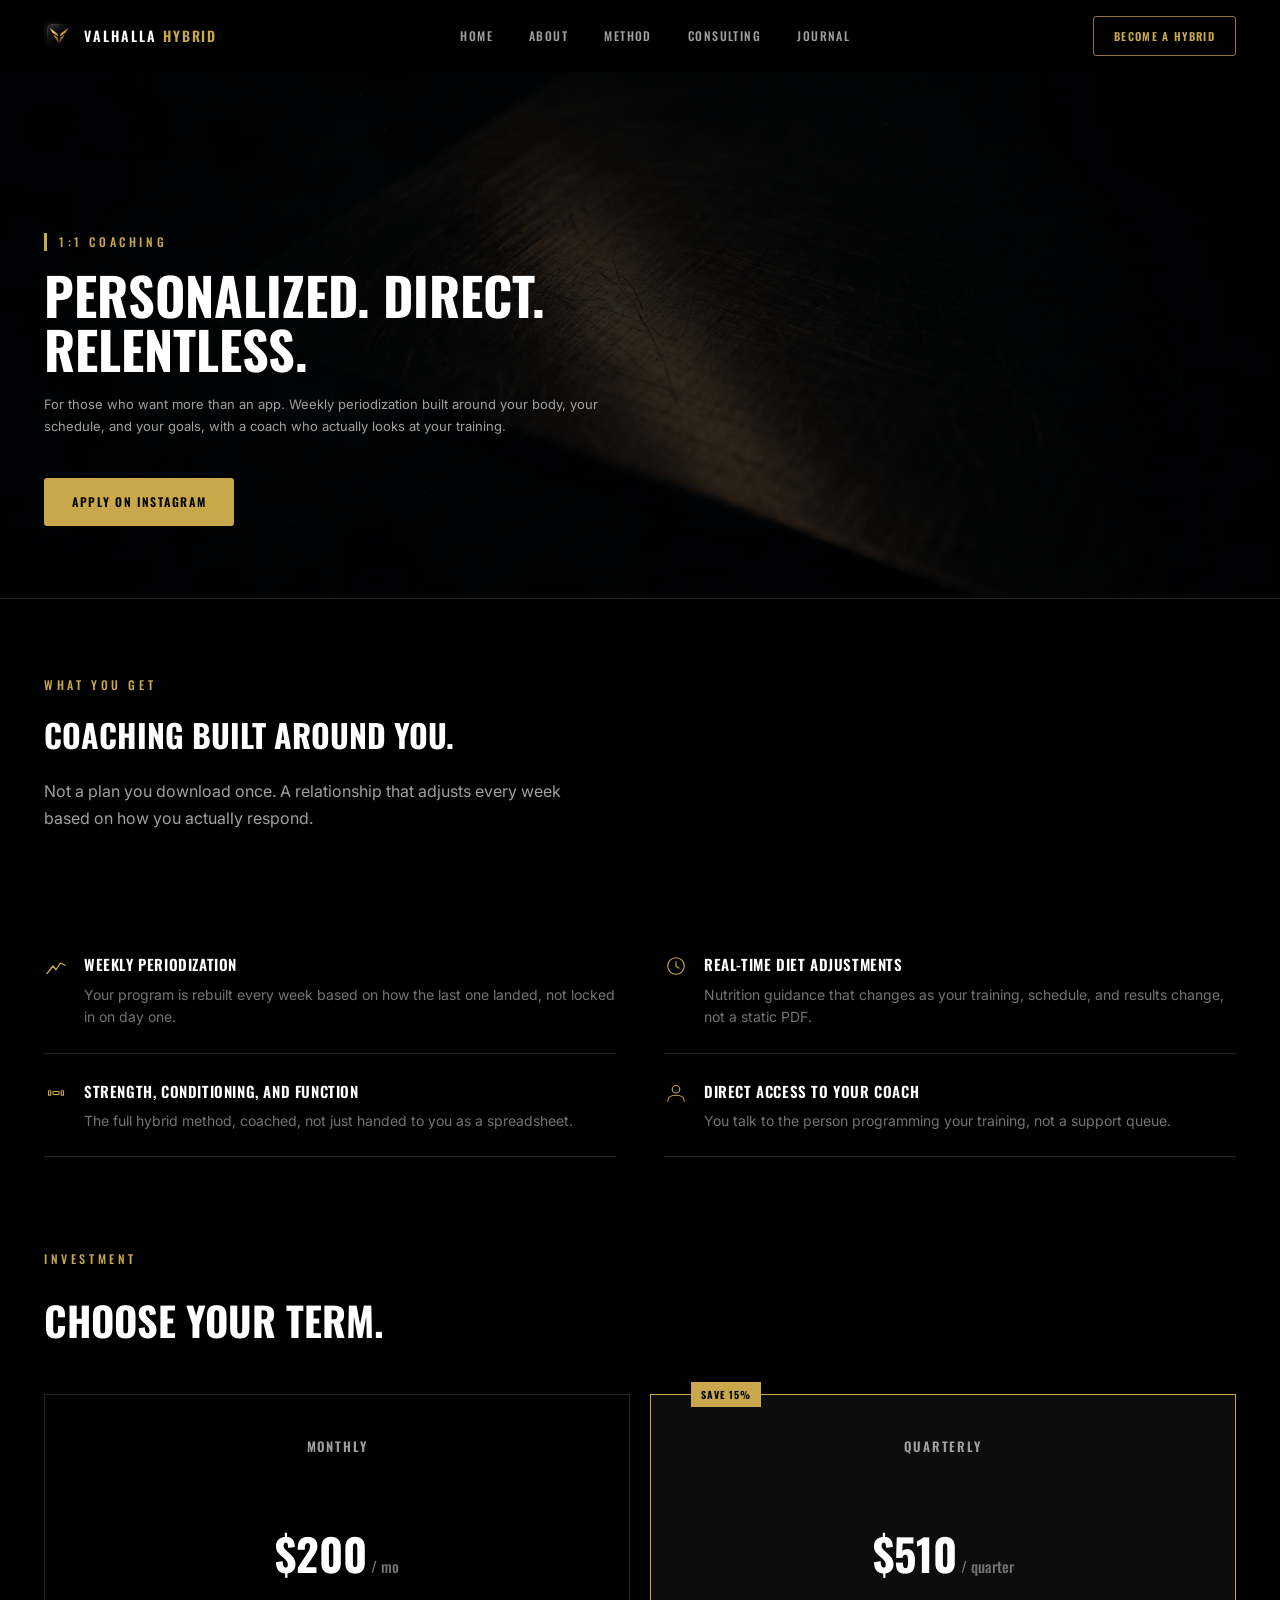
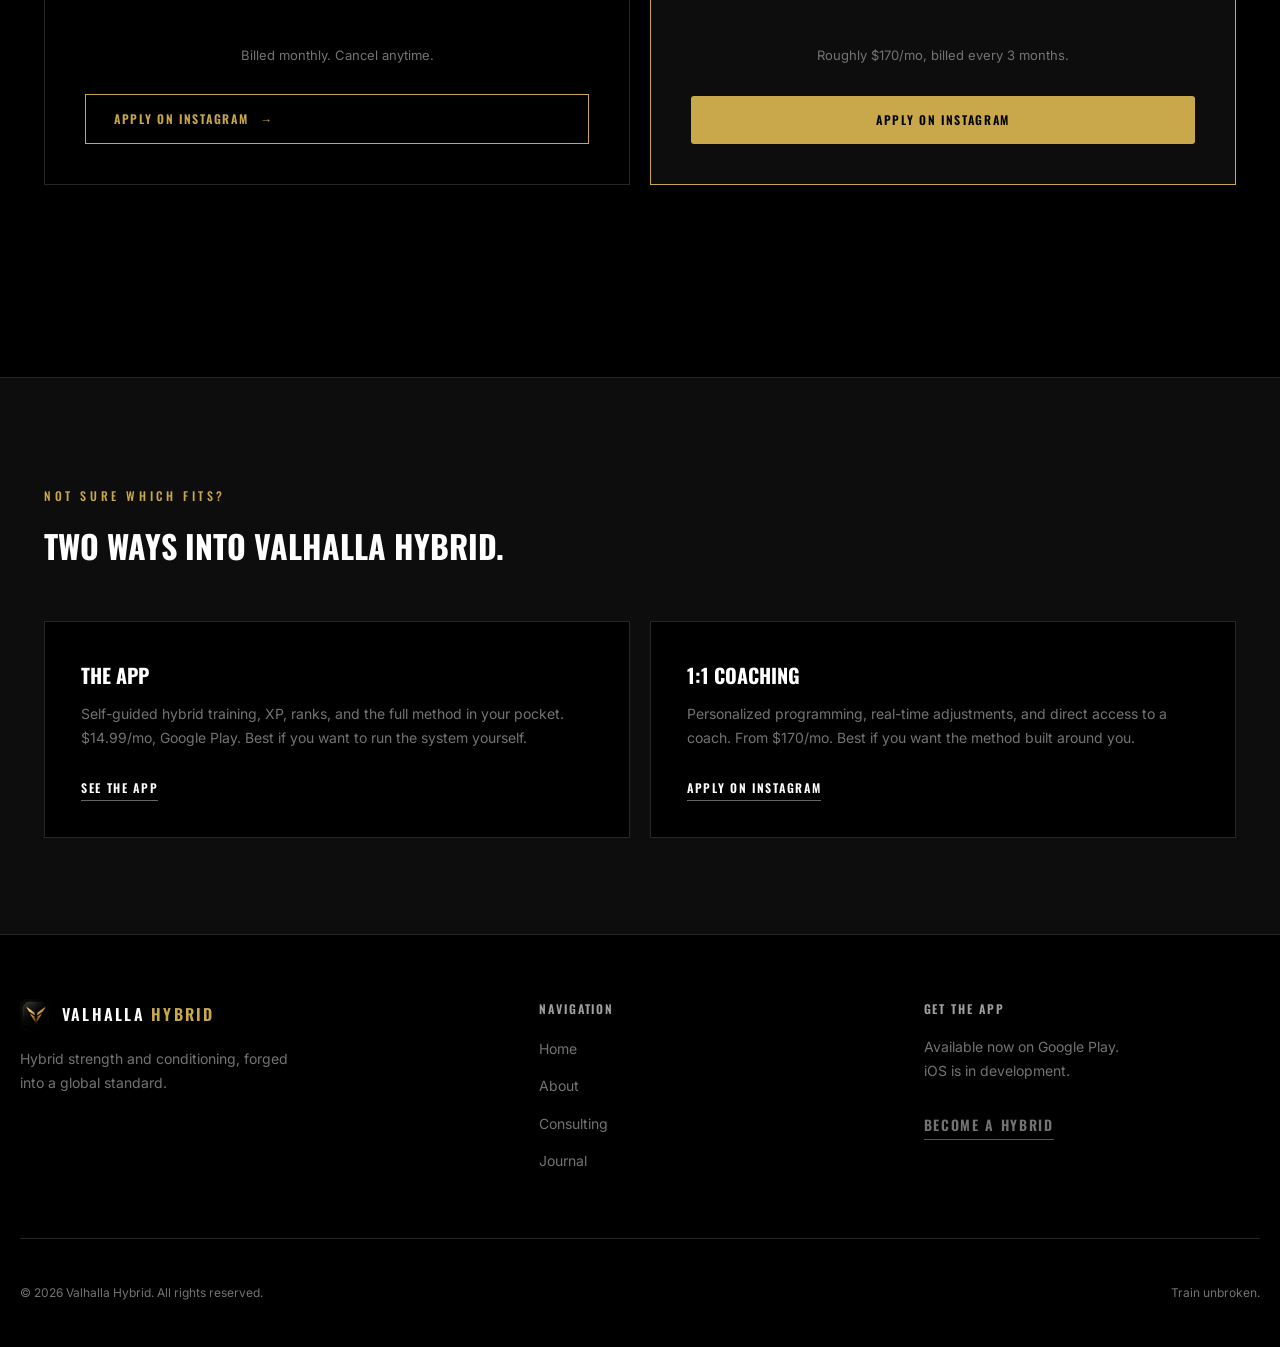
==== consulting.html @ feeea873 "Add Consulting page, Consulting nav link site-wide, and the real 5 pillars (Bravery/Discipline/Honor" ====
<!DOCTYPE html>
<html lang="en">
<head>
  <meta charset="UTF-8" />
  <meta name="viewport" content="width=device-width, initial-scale=1" />
  <title>1:1 Hybrid Coaching | Valhalla Hybrid</title>
  <meta name="description" content="Personalized hybrid coaching: weekly periodization, real-time diet adjustments, and direct access to your coach. $200/mo or $510/quarter." />
  <meta name="theme-color" content="#000000" />
  <link rel="icon" href="favicon.ico" />
  <link rel="apple-touch-icon" href="apple-touch-icon.png" />
  <meta property="og:title" content="1:1 Hybrid Coaching | Valhalla Hybrid" />
  <meta property="og:description" content="Personalized hybrid coaching: weekly periodization, real-time diet adjustments, and direct access to your coach." />
  <meta property="og:type" content="website" />
  <meta property="og:image" content="assets/head/og-cover.jpg" />
  <meta name="twitter:card" content="summary_large_image" />
  <meta name="twitter:image" content="assets/head/og-cover.jpg" />
  <link rel="preconnect" href="https://fonts.googleapis.com" />
  <link rel="preconnect" href="https://fonts.gstatic.com" crossorigin />
  <link href="https://fonts.googleapis.com/css2?family=Oswald:wght@400;500;600;700&family=Inter:wght@300;400;500;600;700&display=swap" rel="stylesheet" />
  <link rel="stylesheet" href="styles.css" />
</head>
<body>
  <header class="nav scrolled" id="nav">
    <div class="container nav-inner">
      <a href="index.html" class="nav-brand">
        <img src="assets/brand/logo-mark.webp" alt="" />
        <span>VALHALLA <span style="color: var(--gold)">HYBRID</span></span>
      </a>
      <ul class="nav-links">
        <li><a href="index.html#top">Home</a></li>
        <li><a href="index.html#about">About</a></li>
        <li><a href="index.html#method">Method</a></li>
        <li><a href="consulting.html">Consulting</a></li>
        <li><a href="journal.html">Journal</a></li>
      </ul>
      <a href="join.html" class="btn-nav">Become A Hybrid</a>
    </div>
  </header>

  <main>
    <section class="article-hero">
      <img class="bg-texture" src="assets/textures/texture-metal.webp" alt="" />
      <div class="container">
        <p class="eyebrow eyebrow-rule">1:1 Coaching</p>
        <h1>Personalized. Direct. Relentless.</h1>
        <p class="article-meta" style="max-width: 560px; margin-top: 16px; color: var(--mist)">
          For those who want more than an app. Weekly periodization built around your body, your
          schedule, and your goals, with a coach who actually looks at your training.
        </p>
        <a href="https://instagram.com/ruibueno12" target="_blank" rel="noopener" class="btn-gold" style="margin-top: 28px; display: inline-block">
          Apply On Instagram
        </a>
      </div>
    </section>

    <section class="article-body" style="padding-bottom: 0">
      <div class="container">
        <p class="eyebrow" style="margin-bottom: 12px">What You Get</p>
        <h2 style="font-family: var(--font-display); font-size: 32px; font-weight: 700; text-transform: uppercase; margin: 0 0 8px">
          Coaching built around you.
        </h2>
        <p style="color: var(--mist); max-width: 560px">
          Not a plan you download once. A relationship that adjusts every week based on how you
          actually respond.
        </p>

        <div class="included-grid">
          <div class="included-item">
            <svg viewBox="0 0 256 256" fill="none" stroke-width="14"><path d="M32 208 96 128l32 40 48-72 48 24" stroke-linecap="round" stroke-linejoin="round"/></svg>
            <div>
              <h3>Weekly Periodization</h3>
              <p>Your program is rebuilt every week based on how the last one landed, not locked in on day one.</p>
            </div>
          </div>
          <div class="included-item">
            <svg viewBox="0 0 256 256" fill="none" stroke-width="12"><circle cx="128" cy="128" r="88"/><path d="M128 80v48l32 24" stroke-linecap="round" stroke-linejoin="round"/></svg>
            <div>
              <h3>Real-Time Diet Adjustments</h3>
              <p>Nutrition guidance that changes as your training, schedule, and results change, not a static PDF.</p>
            </div>
          </div>
          <div class="included-item">
            <svg viewBox="0 0 256 256" fill="none" stroke-width="12"><rect x="96" y="112" width="64" height="32" rx="4"/><rect x="48" y="104" width="24" height="48" rx="4"/><rect x="184" y="104" width="24" height="48" rx="4"/></svg>
            <div>
              <h3>Strength, Conditioning, and Function</h3>
              <p>The full hybrid method, coached, not just handed to you as a spreadsheet.</p>
            </div>
          </div>
          <div class="included-item">
            <svg viewBox="0 0 256 256" fill="none" stroke-width="12"><path d="M40 216c0-44 40-64 88-64s88 20 88 64" stroke-linecap="round"/><circle cx="128" cy="88" r="40"/></svg>
            <div>
              <h3>Direct Access To Your Coach</h3>
              <p>You talk to the person programming your training, not a support queue.</p>
            </div>
          </div>
        </div>
      </div>
    </section>

    <section class="method" style="padding-top: 0; border-top: none; background: var(--black)">
      <div class="container">
        <p class="eyebrow" style="text-align: left">Investment</p>
        <h2 style="text-align: left; margin-bottom: 40px">Choose your term.</h2>

        <div class="pricing-grid">
          <div class="price-card">
            <h3>Monthly</h3>
            <p class="amount">$200<span> / mo</span></p>
            <p class="note">Billed monthly. Cancel anytime.</p>
            <a href="https://instagram.com/ruibueno12" target="_blank" rel="noopener" class="btn-framed">Apply On Instagram <span aria-hidden="true">&rarr;</span></a>
          </div>
          <div class="price-card featured">
            <span class="badge">Save 15%</span>
            <h3>Quarterly</h3>
            <p class="amount">$510<span> / quarter</span></p>
            <p class="note">Roughly $170/mo, billed every 3 months.</p>
            <a href="https://instagram.com/ruibueno12" target="_blank" rel="noopener" class="btn-gold" style="text-align: center">Apply On Instagram</a>
          </div>
        </div>
      </div>
    </section>

    <section class="compare-section">
      <div class="container">
        <p class="eyebrow">Not Sure Which Fits?</p>
        <h2 style="font-family: var(--font-display); font-size: 32px; font-weight: 700; text-transform: uppercase; margin: 8px 0 0">
          Two ways into Valhalla Hybrid.
        </h2>

        <div class="compare-grid">
          <div class="compare-card">
            <h3>The App</h3>
            <p>
              Self-guided hybrid training, XP, ranks, and the full method in your pocket. $14.99/mo,
              Google Play. Best if you want to run the system yourself.
            </p>
            <a href="join.html" class="link-underline"><span>See The App</span></a>
          </div>
          <div class="compare-card">
            <h3>1:1 Coaching</h3>
            <p>
              Personalized programming, real-time adjustments, and direct access to a coach. From
              $170/mo. Best if you want the method built around you.
            </p>
            <a href="https://instagram.com/ruibueno12" target="_blank" rel="noopener" class="link-underline"><span>Apply On Instagram</span></a>
          </div>
        </div>
      </div>
    </section>
  </main>

  <footer class="site-footer">
    <div class="container footer-grid">
      <div>
        <a href="index.html#top" class="footer-brand">
          <img src="assets/brand/logo-mark.webp" alt="" />
          <span>VALHALLA <span style="color: var(--gold)">HYBRID</span></span>
        </a>
        <p class="footer-tagline">Hybrid strength and conditioning, forged into a global standard.</p>
      </div>
      <div class="footer-col">
        <h3>Navigation</h3>
        <ul>
          <li><a href="index.html#top">Home</a></li>
          <li><a href="index.html#about">About</a></li>
          <li><a href="consulting.html">Consulting</a></li>
          <li><a href="journal.html">Journal</a></li>
        </ul>
      </div>
      <div class="footer-col">
        <h3>Get The App</h3>
        <p>Available now on Google Play. iOS is in development.</p>
        <a href="join.html" class="footer-link-underline"><span>Become A Hybrid</span></a>
      </div>
    </div>
    <div class="container footer-bottom">
      <p>&copy; <span id="year"></span> Valhalla Hybrid. All rights reserved.</p>
      <p>Train unbroken.</p>
    </div>
  </footer>

  <script>
    document.getElementById("year").textContent = new Date().getFullYear();
  </script>
</body>
</html>
---- styles.css ----
:root {
  --black: #000000;
  --ink: #0d0d0d;
  --surface: #171717;
  --surface-2: #262626;
  --gold: #c9a84c;
  --gold-dim: #9a7b30;
  --gold-bright: #e8c36a;
  --white: #ffffff;
  --mist: #a0a0a0;
  --mist-2: #737373;
  --font-display: "Oswald", "Arial Narrow", sans-serif;
  --font-body: "Inter", -apple-system, BlinkMacSystemFont, sans-serif;
}

* {
  box-sizing: border-box;
}

html {
  scroll-behavior: smooth;
}

body {
  margin: 0;
  background: var(--black);
  color: var(--white);
  font-family: var(--font-body);
  line-height: 1.7;
  -webkit-font-smoothing: antialiased;
}

img {
  max-width: 100%;
  display: block;
}

a {
  color: inherit;
  text-decoration: none;
}

.container {
  max-width: 1240px;
  margin: 0 auto;
  padding: 0 24px;
}

.eyebrow {
  font-family: var(--font-display);
  font-size: 12px;
  font-weight: 500;
  letter-spacing: 0.3em;
  text-transform: uppercase;
  color: var(--gold);
}

.reveal {
  animation: reveal-in 0.7s cubic-bezier(0.16, 1, 0.3, 1) both;
}

@keyframes reveal-in {
  from {
    opacity: 0;
    transform: translateY(14px);
  }
  to {
    opacity: 1;
    transform: translateY(0);
  }
}

@media (prefers-reduced-motion: reduce) {
  .reveal {
    animation: none;
  }
}

/* ── NAV ── */
.nav {
  position: fixed;
  inset: 0 0 auto 0;
  z-index: 50;
  background: linear-gradient(to bottom, rgba(0, 0, 0, 0.75), transparent);
  transition: background 0.3s ease;
}
.nav.scrolled {
  background: rgba(0, 0, 0, 0.92);
  backdrop-filter: blur(10px);
}
.nav-inner {
  display: flex;
  align-items: center;
  justify-content: space-between;
  height: 72px;
}
.nav-brand {
  display: flex;
  align-items: center;
  gap: 10px;
}
.nav-brand img {
  height: 30px;
  width: 30px;
}
.nav-brand span {
  font-family: var(--font-display);
  font-size: 14px;
  font-weight: 600;
  letter-spacing: 0.14em;
}
.nav-links {
  display: none;
  gap: 36px;
  list-style: none;
  margin: 0;
  padding: 0;
}
.nav-links a {
  font-family: var(--font-display);
  font-size: 12px;
  font-weight: 500;
  letter-spacing: 0.12em;
  text-transform: uppercase;
  color: var(--mist);
  transition: color 0.2s ease;
}
.nav-links a:hover {
  color: var(--white);
}
.btn-nav {
  border: 1px solid rgba(201, 168, 76, 0.7);
  border-radius: 3px;
  padding: 10px 20px;
  font-family: var(--font-display);
  font-size: 11px;
  font-weight: 600;
  letter-spacing: 0.12em;
  text-transform: uppercase;
  color: var(--gold);
  transition: 0.2s ease;
}
.btn-nav:hover {
  background: var(--gold);
  color: var(--black);
}
@media (min-width: 768px) {
  .nav-links {
    display: flex;
  }
}

/* ── HERO ── */
.hero {
  position: relative;
  min-height: 100dvh;
  display: flex;
  align-items: center;
  padding-top: 72px;
  overflow: hidden;
}
.hero-bg {
  position: absolute;
  inset: 0;
  width: 100%;
  height: 100%;
  object-fit: cover;
  object-position: center 32%;
}
.hero-scrim-1 {
  position: absolute;
  inset: 0;
  background: linear-gradient(to right, var(--black) 20%, rgba(0, 0, 0, 0.7) 55%, rgba(0, 0, 0, 0.1));
}
.hero-scrim-2 {
  position: absolute;
  inset: 0;
  background: linear-gradient(to top, var(--black), transparent 40%, rgba(0, 0, 0, 0.4));
}
.hero-mark {
  position: absolute;
  top: 112px;
  left: 24px;
  height: 60px;
  width: 60px;
  opacity: 0.9;
}
.hero-content {
  position: relative;
  max-width: 560px;
}
.hero-title {
  font-family: var(--font-display);
  font-weight: 700;
  text-transform: uppercase;
  font-size: 56px;
  line-height: 0.95;
  letter-spacing: -0.01em;
  margin: 16px 0;
}
.hero-title .gold {
  color: var(--gold);
}
.hero-sub {
  max-width: 460px;
  color: var(--mist);
  font-size: 15px;
  line-height: 1.7;
  margin-bottom: 28px;
}
.hero-ctas {
  display: flex;
  flex-wrap: wrap;
  align-items: center;
  gap: 24px;
}
.hero-cta-caption {
  margin: 10px 0 0;
  font-family: var(--font-display);
  font-size: 11px;
  font-weight: 500;
  letter-spacing: 0.14em;
  text-transform: uppercase;
  color: var(--mist-2);
}
.hero-stats {
  display: flex;
  align-items: flex-start;
  gap: 24px;
  margin-bottom: 28px;
}
.hero-stats .stat {
  display: flex;
  flex-direction: column;
  gap: 4px;
}
.hero-stats .num {
  font-family: var(--font-display);
  font-size: 20px;
  font-weight: 700;
  color: var(--white);
}
.hero-stats .label {
  font-family: var(--font-display);
  font-size: 10px;
  font-weight: 500;
  letter-spacing: 0.08em;
  text-transform: uppercase;
  color: var(--mist-2);
}
.hero-stats .divider {
  width: 1px;
  height: 34px;
  background: var(--surface-2);
}
.hero-footline {
  margin: 36px 0 0;
  padding-left: 20px;
  position: relative;
  font-family: var(--font-display);
  font-size: 11px;
  font-weight: 500;
  letter-spacing: 0.1em;
  text-transform: uppercase;
  color: var(--mist-2);
  line-height: 1.6;
}
.hero-footline .rule {
  position: absolute;
  left: 0;
  top: 4px;
  width: 12px;
  height: 1px;
  background: var(--mist-2);
}
.hero-side-list {
  display: none;
  position: absolute;
  right: 40px;
  top: 140px;
  list-style: none;
  margin: 0;
  padding: 0;
  text-align: right;
  gap: 6px;
  flex-direction: column;
}
.hero-side-list li {
  font-family: var(--font-display);
  font-size: 11px;
  font-weight: 500;
  letter-spacing: 0.12em;
  text-transform: uppercase;
  color: var(--mist);
}
.hero-built-different {
  display: none;
  position: absolute;
  right: 24px;
  bottom: 88px;
  margin: 0;
  font-family: var(--font-display);
  font-size: 10px;
  font-weight: 600;
  letter-spacing: 0.1em;
  text-transform: uppercase;
  color: var(--mist);
  text-align: right;
  line-height: 1.5;
  border-right: 1px solid var(--surface-2);
  padding-right: 12px;
}
.hero-strip {
  position: absolute;
}
@media (min-width: 1024px) {
  .hero-side-list,
  .hero-built-different {
    display: flex;
  }
  .hero-built-different {
    display: block;
  }
}
.btn-gold {
  background: var(--gold);
  color: var(--black);
  border-radius: 3px;
  padding: 14px 28px;
  font-family: var(--font-display);
  font-size: 12px;
  font-weight: 600;
  letter-spacing: 0.14em;
  text-transform: uppercase;
  transition: transform 0.2s ease;
  display: inline-block;
}
.btn-gold:hover {
  transform: translateY(-2px);
}
.link-underline {
  font-family: var(--font-display);
  font-size: 12px;
  font-weight: 600;
  letter-spacing: 0.14em;
  text-transform: uppercase;
}
.link-underline span {
  border-bottom: 1px solid rgba(255, 255, 255, 0.4);
  padding-bottom: 4px;
  transition: 0.2s ease;
}
.link-underline:hover span {
  border-color: var(--gold);
  color: var(--gold);
}
@media (min-width: 768px) {
  .hero-title {
    font-size: 72px;
  }
}

/* ── PILLARS ── */
.pillars {
  border-top: 1px solid var(--surface-2);
}
.pillars-grid {
  display: grid;
  grid-template-columns: repeat(2, 1fr);
  gap: 1px;
  background: var(--surface-2);
}
@media (min-width: 640px) {
  .pillars-grid {
    grid-template-columns: repeat(3, 1fr);
  }
}
@media (min-width: 1024px) {
  .pillars-grid {
    grid-template-columns: repeat(5, 1fr);
  }
}
.pillar {
  background: var(--black);
  padding: 48px 16px;
  text-align: center;
  display: flex;
  flex-direction: column;
  align-items: center;
  gap: 12px;
}
.pillar svg {
  width: 30px;
  height: 30px;
  stroke: var(--gold);
}
.pillar h3 {
  font-family: var(--font-display);
  font-size: 14px;
  font-weight: 600;
  letter-spacing: 0.1em;
  text-transform: uppercase;
  margin: 0;
}
.pillar p {
  font-size: 14px;
  color: var(--mist-2);
  margin: 0;
}

/* ── ABOUT ── */
.about {
  padding: 96px 0;
}
.about-grid {
  display: grid;
  gap: 56px;
  align-items: center;
}
@media (min-width: 768px) {
  .about-grid {
    grid-template-columns: 1fr 1fr;
    gap: 64px;
  }
}
.about h2 {
  font-family: var(--font-display);
  font-weight: 700;
  text-transform: uppercase;
  font-size: 40px;
  line-height: 1.02;
  margin: 16px 0;
}
.about p {
  max-width: 420px;
  color: var(--mist);
}
.about-photo {
  position: relative;
  aspect-ratio: 4 / 5;
  overflow: hidden;
  border-radius: 3px;
}
.about-photo img {
  width: 100%;
  height: 100%;
  object-fit: cover;
}
.about-photo .scrim {
  position: absolute;
  inset: 0;
  background: linear-gradient(to top, rgba(0, 0, 0, 0.7), transparent 55%);
}
.about-photo .mark {
  position: absolute;
  right: 20px;
  bottom: 20px;
  height: 36px;
  width: 36px;
  opacity: 0.7;
}

/* ── METHOD ── */
.method {
  border-top: 1px solid var(--surface-2);
  background: var(--ink);
  padding: 96px 0;
  text-align: center;
}
.method h2 {
  font-family: var(--font-display);
  font-weight: 700;
  text-transform: uppercase;
  font-size: 40px;
  margin: 16px 0;
}
.method-sub {
  max-width: 420px;
  margin: 0 auto;
  color: var(--mist);
}
.method-grid {
  margin-top: 56px;
  display: grid;
  gap: 20px;
  text-align: left;
}
@media (min-width: 768px) {
  .method-grid {
    grid-template-columns: repeat(3, 1fr);
  }
}
.method-card {
  position: relative;
  aspect-ratio: 4 / 5;
  overflow: hidden;
  border-radius: 3px;
  background: var(--surface);
}
.method-card img {
  width: 100%;
  height: 100%;
  object-fit: cover;
  opacity: 0.85;
}
.method-card.poster {
  aspect-ratio: 940 / 1672;
  transition: transform 0.3s ease;
}
.method-card.poster img {
  opacity: 1;
}
.method-card.poster:hover {
  transform: translateY(-4px);
}
.method-card .scrim {
  position: absolute;
  inset: 0;
  background: linear-gradient(to top, var(--black), rgba(0, 0, 0, 0.2) 60%, transparent);
}
.method-card svg {
  position: absolute;
  top: 24px;
  left: 24px;
  width: 30px;
  height: 30px;
  stroke: var(--gold);
}
.method-card .label {
  position: absolute;
  left: 0;
  right: 0;
  bottom: 0;
  padding: 24px;
}
.method-card h3 {
  font-family: var(--font-display);
  font-size: 18px;
  font-weight: 600;
  letter-spacing: 0.06em;
  text-transform: uppercase;
  margin: 0 0 6px;
}
.method-card p {
  font-size: 14px;
  color: var(--mist);
  margin: 0;
}

/* ── CTA SPLIT ── */
.cta-split {
  border-top: 1px solid var(--surface-2);
  display: grid;
}
@media (min-width: 768px) {
  .cta-split {
    grid-template-columns: 1fr 1fr;
  }
}
.cta-split-text {
  position: relative;
  display: flex;
  align-items: center;
  overflow: hidden;
  padding: 80px 24px;
}
.cta-split-text .watermark {
  position: absolute;
  left: -40px;
  height: 260px;
  width: 260px;
  opacity: 0.06;
  pointer-events: none;
}
.cta-split-text .inner {
  position: relative;
  max-width: 420px;
}
.eyebrow-rule {
  display: flex;
  align-items: center;
  gap: 12px;
}
.eyebrow-rule::before {
  content: "";
  display: block;
  width: 3px;
  height: 18px;
  background: var(--gold);
}
.cta-split-text h2 {
  font-family: var(--font-display);
  font-weight: 700;
  text-transform: uppercase;
  font-size: 40px;
  line-height: 1.02;
  margin: 16px 0;
}
.silver {
  background: linear-gradient(180deg, #f2f2f2 0%, #ababab 100%);
  -webkit-background-clip: text;
  background-clip: text;
  color: transparent;
}
.gold-grad {
  background: linear-gradient(180deg, var(--gold-bright) 0%, var(--gold-dim) 100%);
  -webkit-background-clip: text;
  background-clip: text;
  color: transparent;
}
.cta-split-text p {
  color: var(--mist);
}
.built-different {
  margin-top: 44px;
  padding-top: 28px;
  border-top: 1px solid var(--surface-2);
  max-width: 340px;
}
.built-different .eyebrow-rule {
  margin-bottom: 10px;
}
.built-different p {
  font-size: 14px;
  line-height: 1.7;
  color: var(--mist-2);
  margin: 0;
}
.cta-split-strip {
  position: absolute;
  left: 0;
  right: 0;
  bottom: 0;
  display: flex;
  align-items: center;
  justify-content: center;
  gap: 0;
  padding: 22px 24px;
  background: linear-gradient(to top, rgba(0, 0, 0, 0.75), transparent);
}
.cta-split-strip .item {
  display: flex;
  flex-direction: column;
  align-items: center;
  gap: 4px;
  padding: 0 28px;
}
.cta-split-strip .item svg {
  width: 22px;
  height: 22px;
  stroke: var(--gold);
}
.cta-split-strip .item h4 {
  font-family: var(--font-display);
  font-size: 11px;
  font-weight: 600;
  letter-spacing: 0.1em;
  text-transform: uppercase;
  color: var(--white);
  margin: 0;
}
.cta-split-strip .item p {
  font-size: 11px;
  color: var(--mist-2);
  margin: 0;
}
.cta-split-strip .divider {
  width: 1px;
  height: 32px;
  background: var(--surface-2);
}
.btn-framed {
  margin-top: 32px;
  display: inline-flex;
  align-items: center;
  gap: 12px;
  border: 1px solid var(--gold);
  padding: 14px 28px;
  font-family: var(--font-display);
  font-size: 12px;
  font-weight: 600;
  letter-spacing: 0.14em;
  text-transform: uppercase;
  color: var(--gold);
  transition: 0.2s ease;
}
.btn-framed span {
  transition: transform 0.2s ease;
}
.btn-framed:hover {
  background: var(--gold);
  color: var(--black);
}
.btn-framed:hover span {
  transform: translateX(6px);
}
.cta-split-photo {
  position: relative;
  aspect-ratio: 4 / 3;
}
@media (min-width: 768px) {
  .cta-split-photo {
    aspect-ratio: auto;
  }
}
.cta-split-photo img {
  width: 100%;
  height: 100%;
  object-fit: cover;
  object-position: 30% center;
}
.cta-split-photo .scrim {
  position: absolute;
  inset: 0;
  background: linear-gradient(to right, rgba(0, 0, 0, 0.6), transparent 45%);
}

/* ── STANDARD ── */
.standard {
  position: relative;
  overflow: hidden;
  border-top: 1px solid var(--surface-2);
  background: var(--ink);
  padding: 96px 0;
  text-align: center;
}
.standard .bg-texture {
  position: absolute;
  inset: 0;
  width: 100%;
  height: 100%;
  object-fit: cover;
  opacity: 0.25;
}
.standard-inner {
  position: relative;
  max-width: 780px;
  margin: 0 auto;
}
.standard h2 {
  font-family: var(--font-display);
  font-weight: 700;
  text-transform: uppercase;
  font-size: 40px;
  margin: 16px 0;
}
.standard blockquote {
  margin: 40px 0 0;
}
.standard blockquote p {
  font-family: var(--font-display);
  font-size: 24px;
  font-weight: 500;
  line-height: 1.35;
  margin: 0;
}
.standard footer {
  margin-top: 24px;
  font-family: var(--font-display);
  font-size: 12px;
  font-weight: 600;
  letter-spacing: 0.2em;
  text-transform: uppercase;
  color: var(--mist);
}

/* ── FOOTER ── */
.site-footer {
  border-top: 1px solid var(--surface-2);
}
.footer-grid {
  padding: 64px 0;
  display: grid;
  gap: 48px;
}
@media (min-width: 768px) {
  .footer-grid {
    grid-template-columns: 1.4fr 1fr 1fr;
  }
}
.footer-brand {
  display: flex;
  align-items: center;
  gap: 10px;
}
.footer-brand img {
  height: 32px;
  width: 32px;
}
.footer-brand span {
  font-family: var(--font-display);
  font-size: 16px;
  font-weight: 600;
  letter-spacing: 0.14em;
}
.footer-tagline {
  margin-top: 16px;
  max-width: 280px;
  font-size: 14px;
  color: var(--mist-2);
}
.footer-col h3 {
  font-family: var(--font-display);
  font-size: 12px;
  font-weight: 600;
  letter-spacing: 0.16em;
  text-transform: uppercase;
  color: var(--mist);
  margin: 0 0 16px;
}
.footer-col ul {
  list-style: none;
  margin: 0;
  padding: 0;
  display: flex;
  flex-direction: column;
  gap: 10px;
}
.footer-col a {
  font-size: 14px;
  color: var(--mist-2);
  transition: color 0.2s ease;
}
.footer-col a:hover {
  color: var(--gold);
}
.footer-col p {
  max-width: 220px;
  font-size: 14px;
  color: var(--mist-2);
}
.footer-link-underline {
  margin-top: 16px;
  display: inline-block;
  font-family: var(--font-display);
  font-size: 12px;
  font-weight: 600;
  letter-spacing: 0.12em;
  text-transform: uppercase;
  color: var(--gold);
}
.footer-link-underline span {
  border-bottom: 1px solid rgba(201, 168, 76, 0.5);
  padding-bottom: 4px;
  transition: 0.2s ease;
}
.footer-link-underline:hover span {
  border-color: var(--gold-bright);
  color: var(--gold-bright);
}
.footer-bottom {
  border-top: 1px solid var(--surface-2);
  padding: 32px 0;
  display: flex;
  flex-direction: column;
  gap: 8px;
  font-size: 12px;
  color: var(--mist-2);
}
@media (min-width: 768px) {
  .footer-bottom {
    flex-direction: row;
    align-items: center;
    justify-content: space-between;
  }
}

/* ── JOURNAL: index ── */
.journal-hero {
  padding: 160px 0 64px;
  border-bottom: 1px solid var(--surface-2);
}
.journal-hero h1 {
  font-family: var(--font-display);
  font-weight: 700;
  text-transform: uppercase;
  font-size: 44px;
  line-height: 1.02;
  margin: 16px 0;
}
.journal-hero p {
  max-width: 480px;
  color: var(--mist);
}
.journal-list {
  padding: 64px 0 96px;
  display: grid;
  gap: 1px;
  background: var(--surface-2);
  border-top: 1px solid var(--surface-2);
}
.journal-card {
  display: block;
  background: var(--black);
  transition: background 0.2s ease;
}
.journal-card:hover {
  background: var(--ink);
}
.journal-card .container {
  display: grid;
  gap: 8px;
  padding-top: 40px;
  padding-bottom: 40px;
}
.journal-card .tag {
  font-family: var(--font-display);
  font-size: 11px;
  font-weight: 600;
  letter-spacing: 0.16em;
  text-transform: uppercase;
  color: var(--gold);
}
.journal-card h2 {
  font-family: var(--font-display);
  font-size: 26px;
  font-weight: 600;
  text-transform: uppercase;
  margin: 0;
  letter-spacing: 0.01em;
}
.journal-card p {
  max-width: 640px;
  color: var(--mist);
  margin: 0;
}
.journal-card .meta {
  font-size: 12px;
  color: var(--mist-2);
}

/* ── JOURNAL: article ── */
.article-hero {
  position: relative;
  padding: 220px 0 72px;
  overflow: hidden;
  border-bottom: 1px solid var(--surface-2);
}
.article-hero .bg-texture {
  position: absolute;
  inset: 0;
  width: 100%;
  height: 100%;
  object-fit: cover;
  opacity: 0.18;
}
.article-hero .container {
  position: relative;
}
.article-hero h1 {
  font-family: var(--font-display);
  font-weight: 700;
  text-transform: uppercase;
  font-size: 40px;
  line-height: 1.04;
  max-width: 720px;
  margin: 16px 0;
}
@media (min-width: 768px) {
  .article-hero h1 {
    font-size: 52px;
  }
}
.article-meta {
  font-size: 13px;
  color: var(--mist-2);
}
.article-body {
  padding: 64px 0 96px;
}
.article-body .prose {
  max-width: 680px;
  margin: 0 auto;
}
.article-body .prose p {
  font-size: 17px;
  line-height: 1.8;
  color: var(--mist);
  margin: 0 0 24px;
}
.article-body .prose h2 {
  font-family: var(--font-display);
  font-size: 22px;
  font-weight: 600;
  text-transform: uppercase;
  color: var(--white);
  margin: 48px 0 16px;
}
.article-body .prose blockquote {
  margin: 40px 0;
  padding-left: 24px;
  border-left: 2px solid var(--gold);
}
.article-body .prose blockquote p {
  font-family: var(--font-display);
  font-size: 20px;
  font-weight: 500;
  color: var(--white);
  line-height: 1.4;
  margin: 0;
}
.article-cta {
  max-width: 680px;
  margin: 56px auto 0;
  padding-top: 40px;
  border-top: 1px solid var(--surface-2);
  text-align: center;
}
.article-cta p {
  color: var(--mist);
  margin: 0 0 20px;
}

/* ── CONSULTING PAGE ── */
.included-grid {
  padding: 80px 0;
  display: grid;
  gap: 32px;
}
@media (min-width: 768px) {
  .included-grid {
    grid-template-columns: repeat(2, 1fr);
    gap: 1px 48px;
  }
}
.included-item {
  display: flex;
  gap: 16px;
  padding: 24px 0;
  border-bottom: 1px solid var(--surface-2);
}
.included-item svg {
  flex: 0 0 auto;
  width: 24px;
  height: 24px;
  stroke: var(--gold);
  margin-top: 2px;
}
.included-item h3 {
  font-family: var(--font-display);
  font-size: 15px;
  font-weight: 600;
  letter-spacing: 0.04em;
  text-transform: uppercase;
  margin: 0 0 6px;
}
.included-item p {
  font-size: 14px;
  line-height: 1.6;
  color: var(--mist-2);
  margin: 0;
}

.pricing-grid {
  padding: 0 0 96px;
  display: grid;
  gap: 20px;
}
@media (min-width: 768px) {
  .pricing-grid {
    grid-template-columns: repeat(2, 1fr);
  }
}
.price-card {
  border: 1px solid var(--surface-2);
  padding: 40px;
  display: flex;
  flex-direction: column;
}
.price-card.featured {
  border-color: var(--gold);
  background: var(--ink);
  position: relative;
}
.price-card .badge {
  position: absolute;
  top: -13px;
  left: 40px;
  background: var(--gold);
  color: var(--black);
  font-family: var(--font-display);
  font-size: 10px;
  font-weight: 700;
  letter-spacing: 0.1em;
  text-transform: uppercase;
  padding: 4px 10px;
}
.price-card h3 {
  font-family: var(--font-display);
  font-size: 13px;
  font-weight: 600;
  letter-spacing: 0.14em;
  text-transform: uppercase;
  color: var(--mist);
  margin: 0 0 16px;
}
.price-card .amount {
  font-family: var(--font-display);
  font-size: 44px;
  font-weight: 700;
  color: var(--white);
}
.price-card .amount span {
  font-size: 15px;
  font-weight: 500;
  color: var(--mist-2);
  text-transform: none;
}
.price-card .note {
  margin: 8px 0 28px;
  font-size: 13px;
  color: var(--mist-2);
}
.price-card a {
  margin-top: auto;
}

.compare-section {
  border-top: 1px solid var(--surface-2);
  background: var(--ink);
  padding: 96px 0;
}
.compare-grid {
  margin-top: 48px;
  display: grid;
  gap: 20px;
}
@media (min-width: 768px) {
  .compare-grid {
    grid-template-columns: repeat(2, 1fr);
  }
}
.compare-card {
  background: var(--black);
  border: 1px solid var(--surface-2);
  padding: 36px;
}
.compare-card h3 {
  font-family: var(--font-display);
  font-size: 20px;
  font-weight: 700;
  text-transform: uppercase;
  margin: 0 0 10px;
}
.compare-card p {
  font-size: 14px;
  line-height: 1.7;
  color: var(--mist-2);
  margin: 0 0 24px;
}
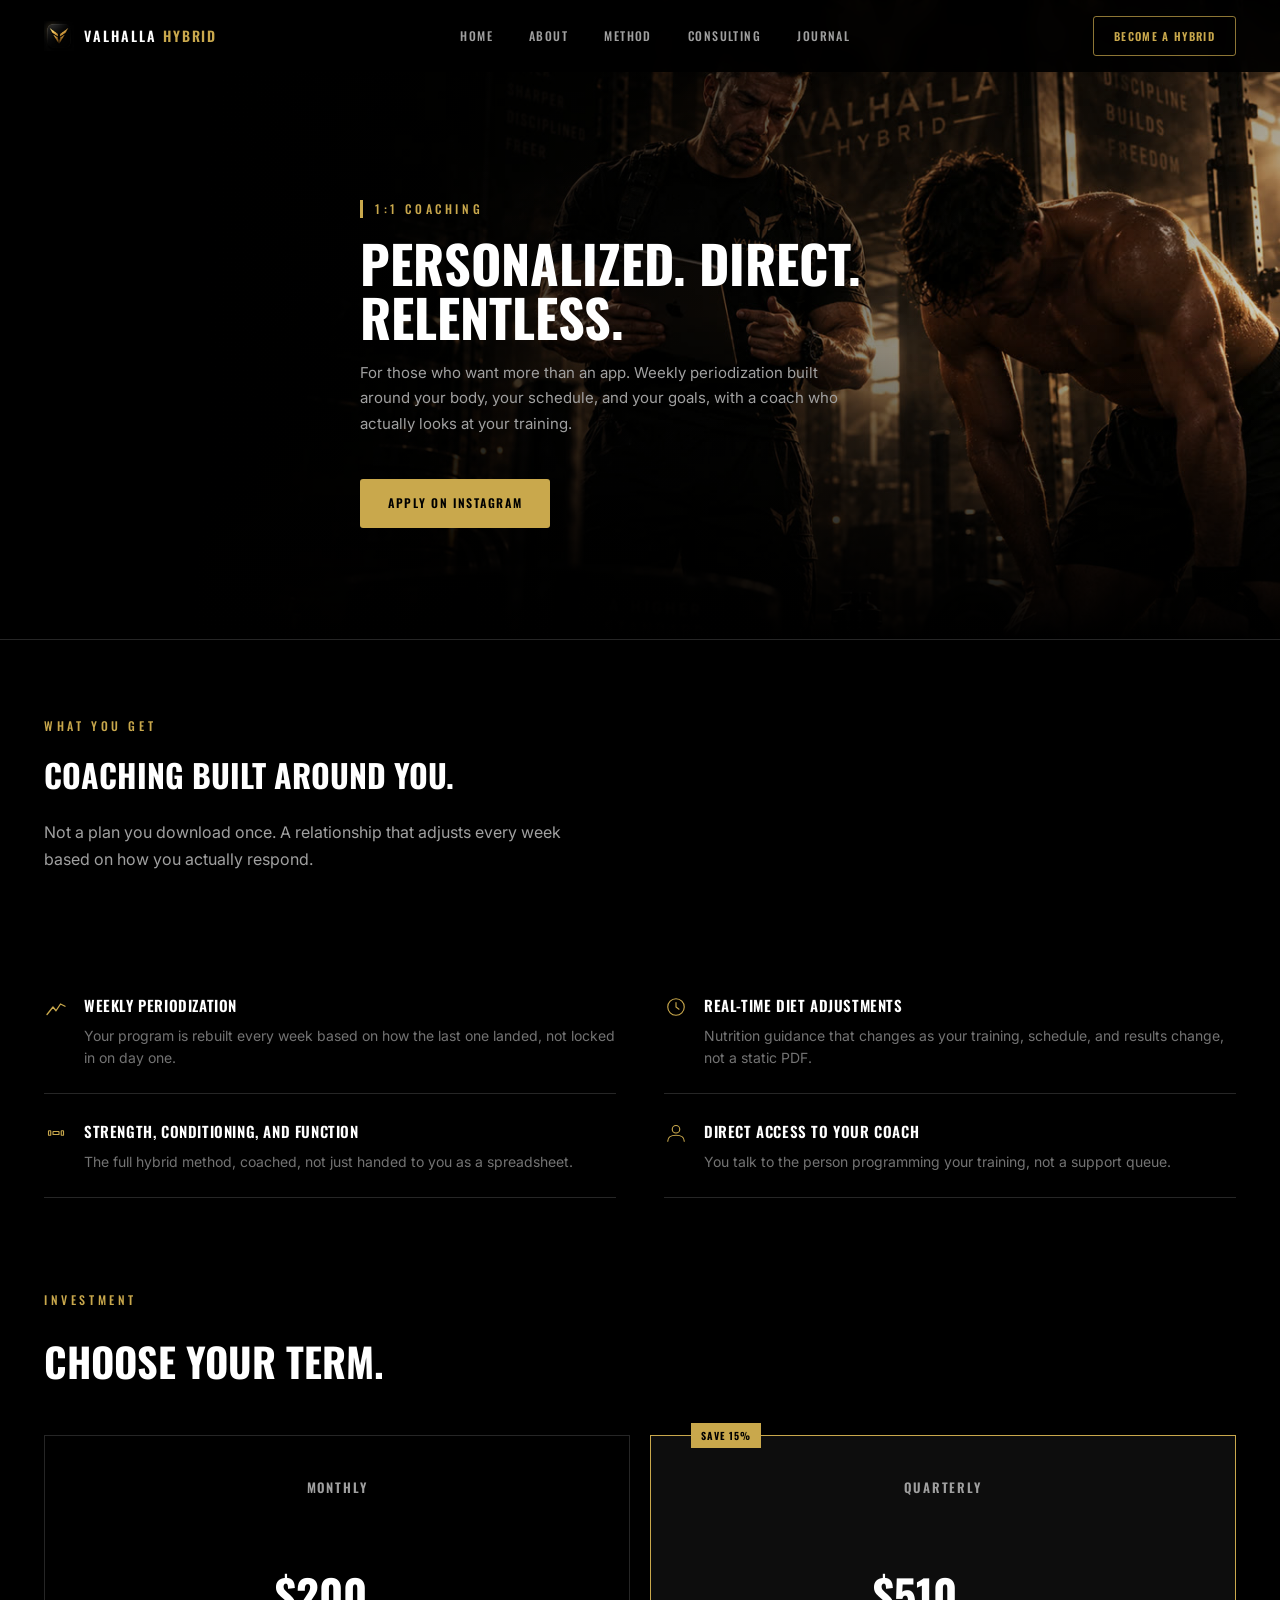
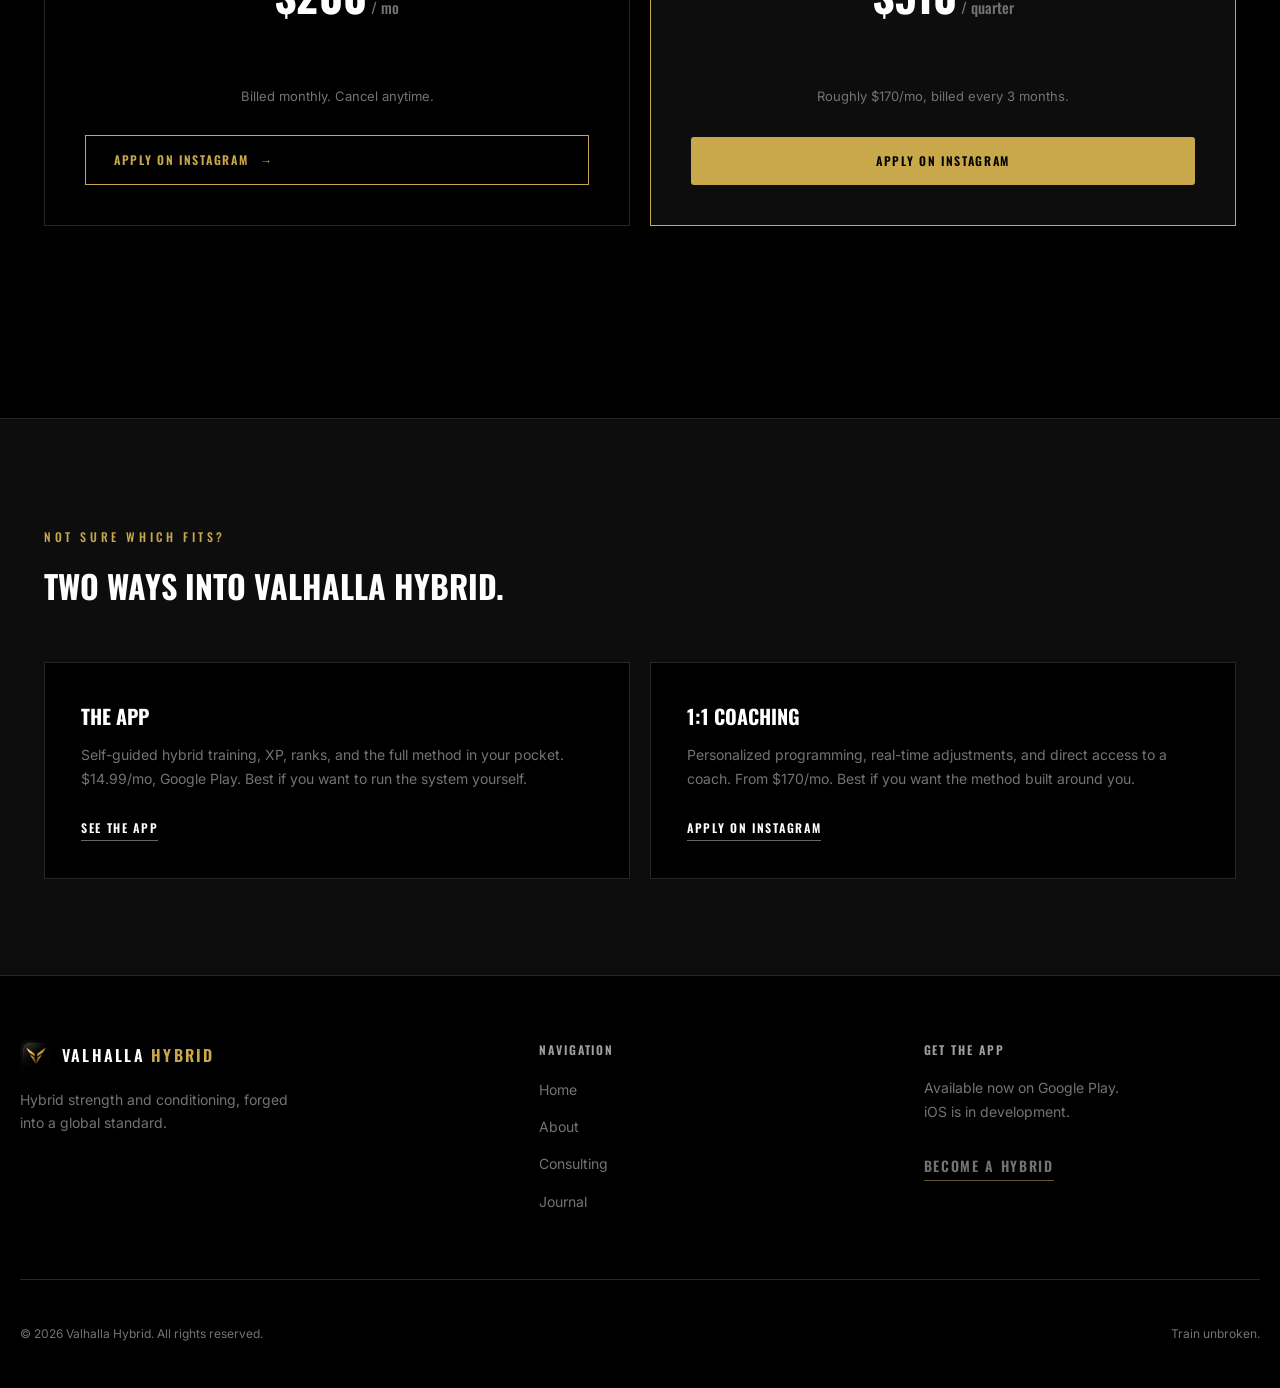
==== commit d73dd0fd: "Add coaching photo hero to Consulting page" ====
--- a/consulting.html
+++ b/consulting.html
@@ -38,12 +38,12 @@
   </header>
 
   <main>
-    <section class="article-hero">
-      <img class="bg-texture" src="assets/textures/texture-metal.webp" alt="" />
+    <section class="article-hero photo">
+      <img class="bg-texture" src="assets/hero/coaching.jpg" alt="Rui Bueno reviewing an athlete's training on a tablet inside the Valhalla Hybrid gym" />
       <div class="container">
         <p class="eyebrow eyebrow-rule">1:1 Coaching</p>
-        <h1>Personalized. Direct. Relentless.</h1>
-        <p class="article-meta" style="max-width: 560px; margin-top: 16px; color: var(--mist)">
+        <h1 style="max-width: 560px">Personalized. Direct. Relentless.</h1>
+        <p class="article-meta" style="max-width: 480px; margin-top: 16px; color: var(--mist); font-size: 15px; line-height: 1.7">
           For those who want more than an app. Weekly periodization built around your body, your
           schedule, and your goals, with a coach who actually looks at your training.
         </p>
--- a/styles.css
+++ b/styles.css
@@ -944,6 +944,33 @@
   object-fit: cover;
   opacity: 0.18;
 }
+.article-hero.photo {
+  min-height: 640px;
+  display: flex;
+  align-items: center;
+  padding: 140px 0 64px;
+}
+.article-hero.photo .bg-texture {
+  opacity: 1;
+  object-position: 62% center;
+}
+.article-hero.photo::after {
+  content: "";
+  position: absolute;
+  inset: 0;
+  background: linear-gradient(to right, var(--black) 15%, rgba(0, 0, 0, 0.65) 48%, rgba(0, 0, 0, 0.15));
+}
+.article-hero.photo::before {
+  content: "";
+  position: absolute;
+  inset: 0;
+  z-index: 1;
+  background: linear-gradient(to top, var(--black), transparent 45%, rgba(0, 0, 0, 0.35));
+}
+.article-hero.photo .container {
+  position: relative;
+  z-index: 2;
+}
 .article-hero .container {
   position: relative;
 }
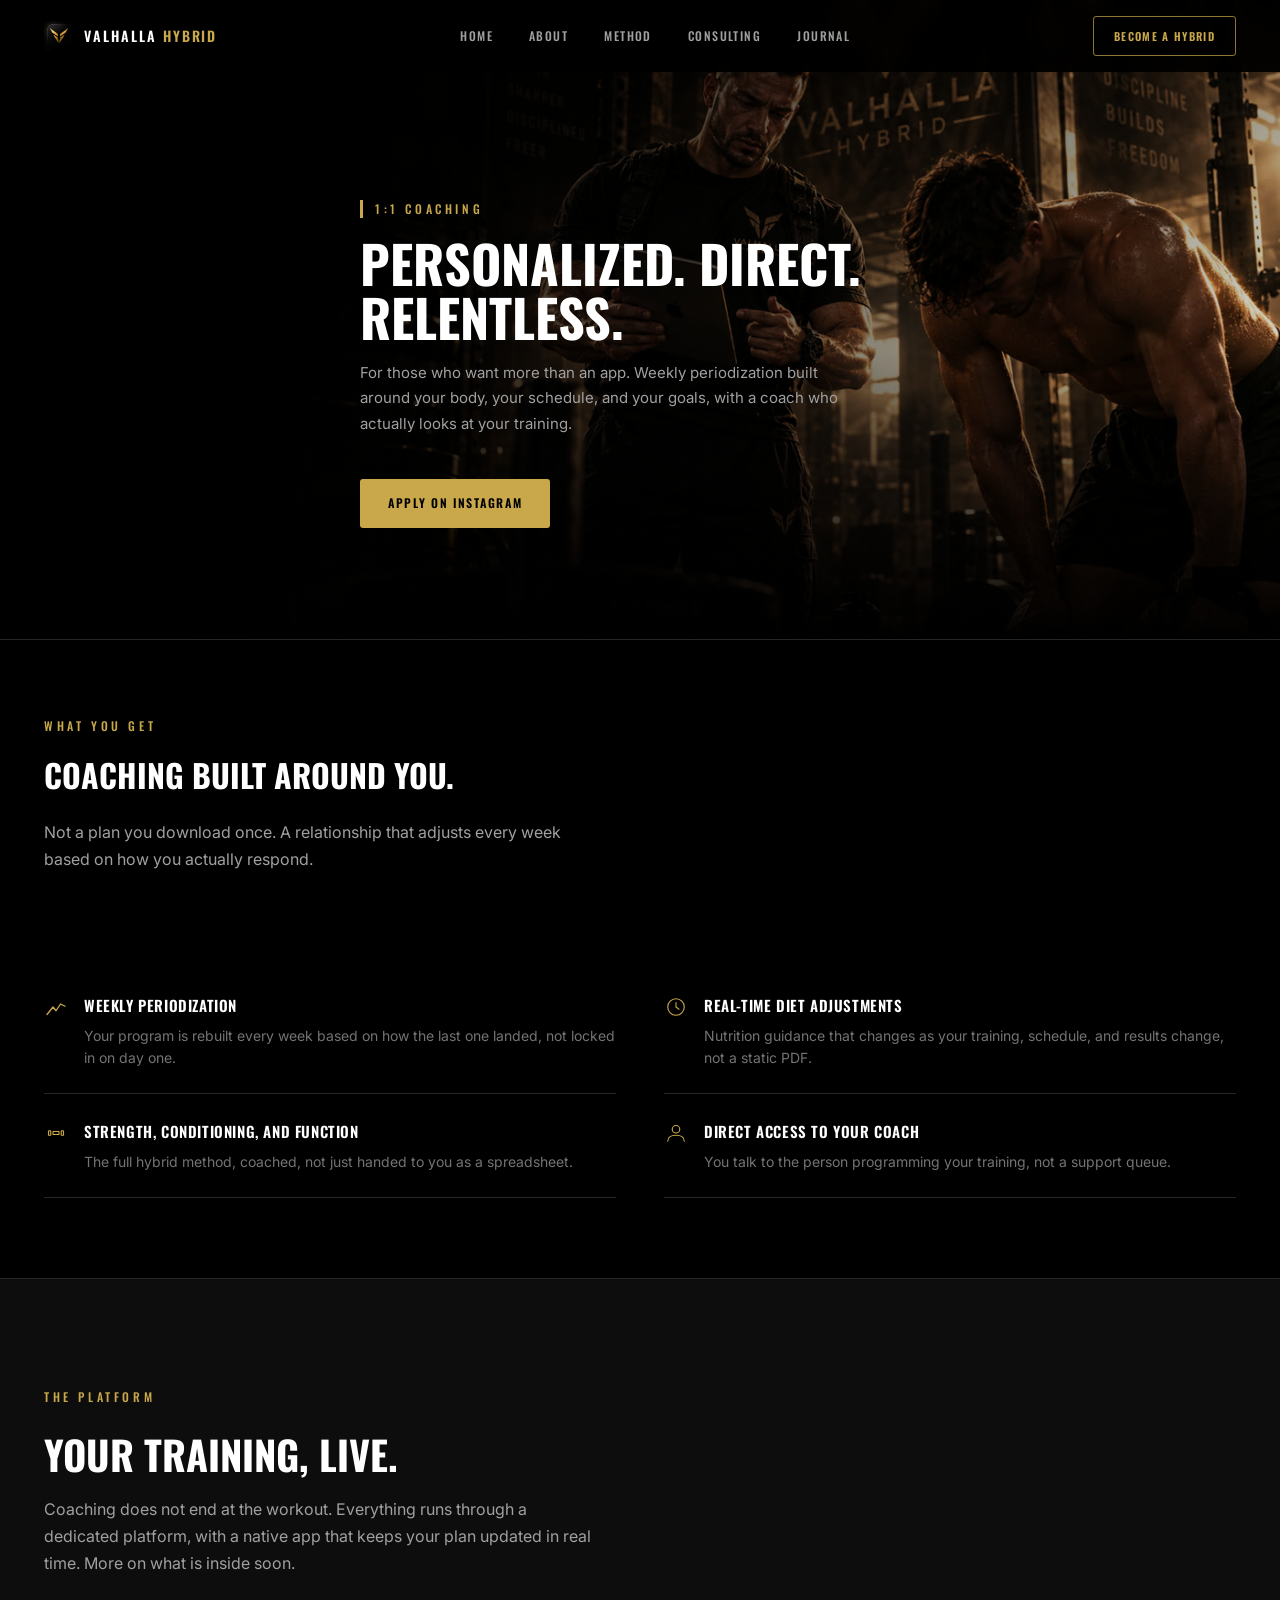
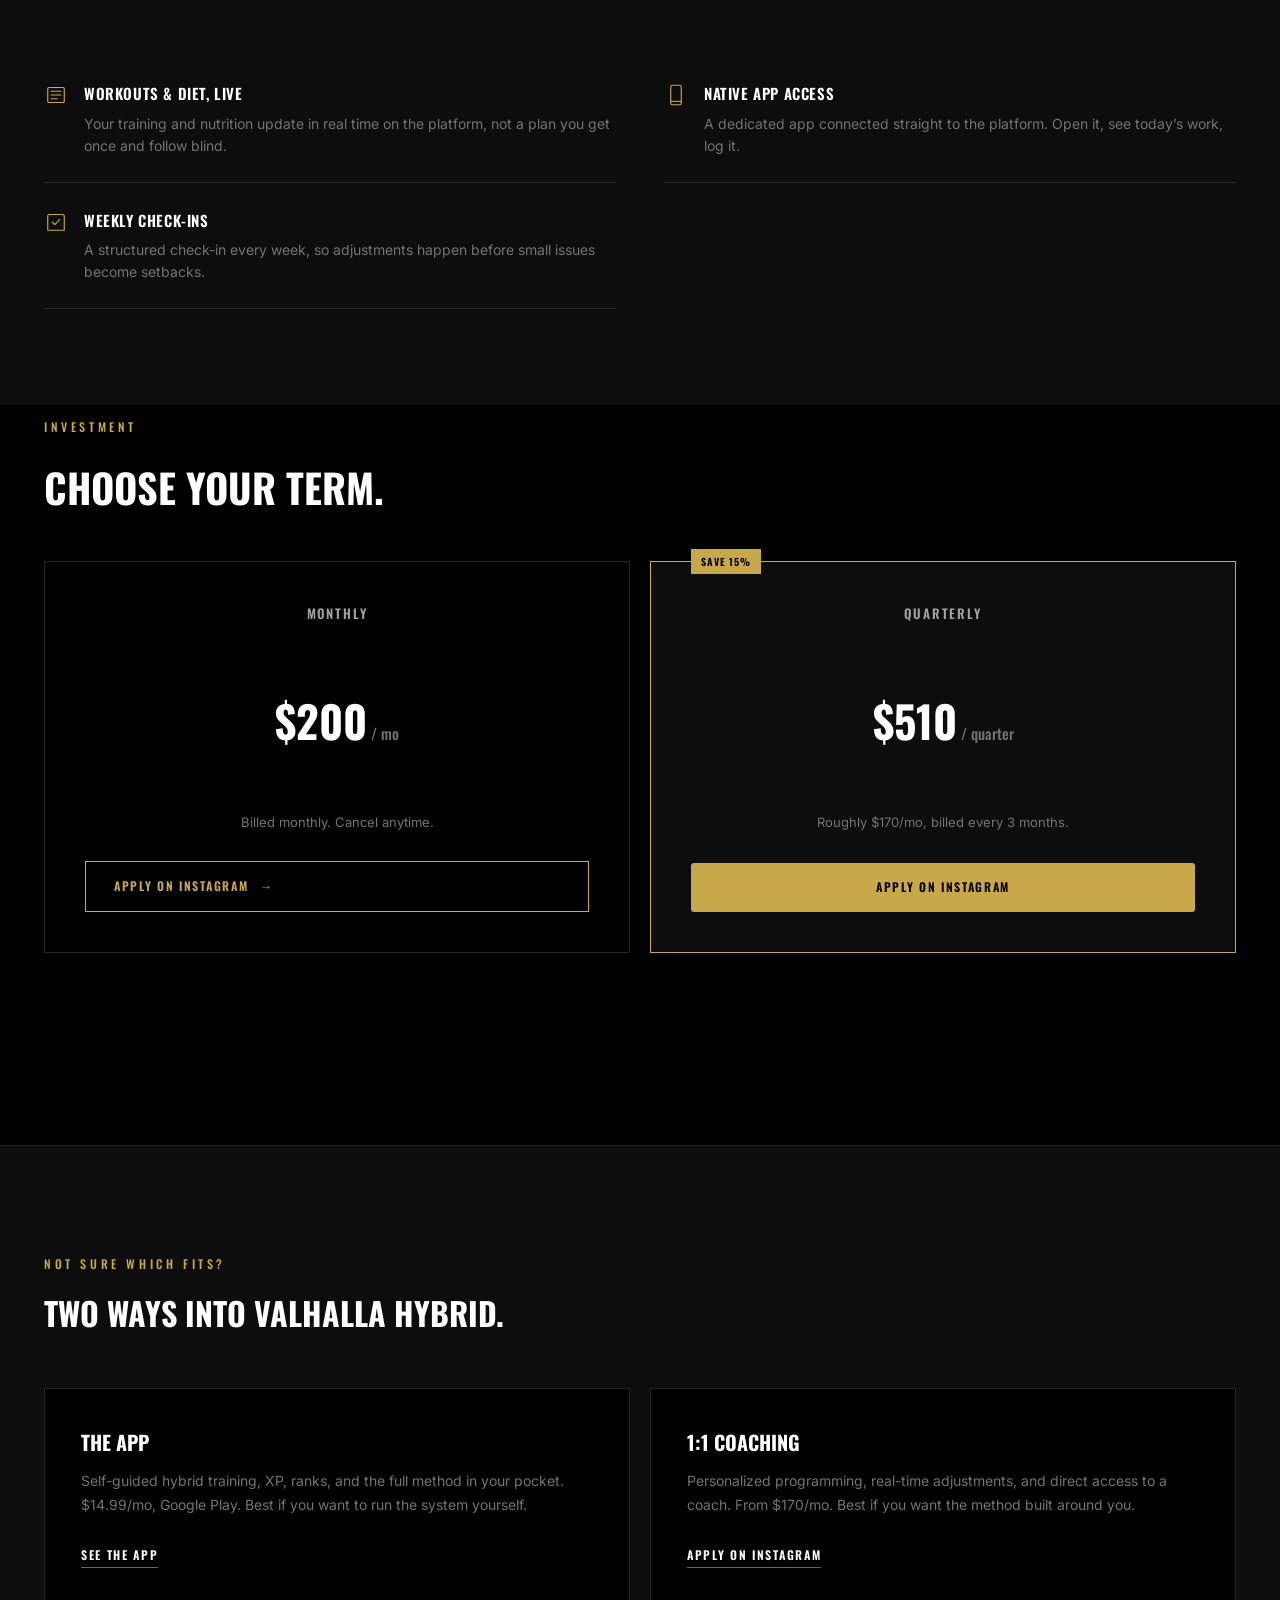
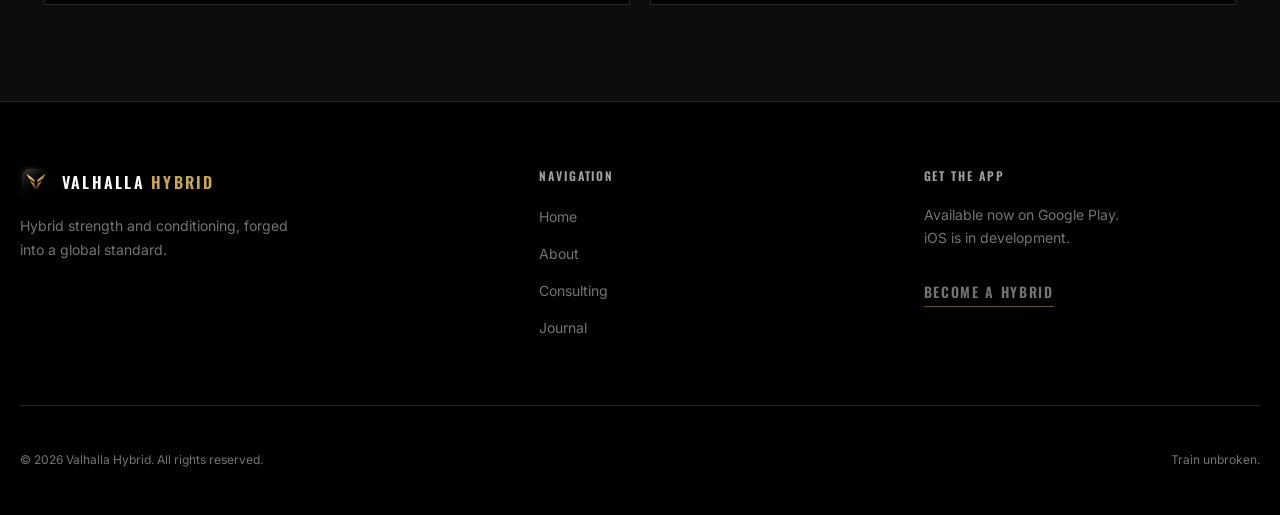
==== commit fd99a401: "Add training platform section to Consulting page" ====
--- a/consulting.html
+++ b/consulting.html
@@ -97,6 +97,41 @@
       </div>
     </section>
 
+    <section class="method" style="text-align: left">
+      <div class="container">
+        <p class="eyebrow" style="text-align: left">The Platform</p>
+        <h2 style="text-align: left; margin: 8px 0">Your training, live.</h2>
+        <p style="color: var(--mist); max-width: 560px; margin: 0">
+          Coaching does not end at the workout. Everything runs through a dedicated platform, with a
+          native app that keeps your plan updated in real time. More on what is inside soon.
+        </p>
+
+        <div class="included-grid" style="padding-bottom: 0">
+          <div class="included-item">
+            <svg viewBox="0 0 256 256" fill="none" stroke-width="12"><rect x="40" y="48" width="176" height="160" rx="12"/><path d="M76 88h104M76 128h104M76 168h64" stroke-linecap="round"/></svg>
+            <div>
+              <h3>Workouts &amp; Diet, Live</h3>
+              <p>Your training and nutrition update in real time on the platform, not a plan you get once and follow blind.</p>
+            </div>
+          </div>
+          <div class="included-item">
+            <svg viewBox="0 0 256 256" fill="none" stroke-width="12"><rect x="72" y="24" width="112" height="208" rx="16"/><line x1="72" y1="196" x2="184" y2="196"/></svg>
+            <div>
+              <h3>Native App Access</h3>
+              <p>A dedicated app connected straight to the platform. Open it, see today&rsquo;s work, log it.</p>
+            </div>
+          </div>
+          <div class="included-item">
+            <svg viewBox="0 0 256 256" fill="none" stroke-width="12"><path d="M40 216V64a16 16 0 0 1 16-16h144a16 16 0 0 1 16 16v152Z"/><path d="M88 128l28 28 52-56" stroke-linecap="round" stroke-linejoin="round"/></svg>
+            <div>
+              <h3>Weekly Check-Ins</h3>
+              <p>A structured check-in every week, so adjustments happen before small issues become setbacks.</p>
+            </div>
+          </div>
+        </div>
+      </div>
+    </section>
+
     <section class="method" style="padding-top: 0; border-top: none; background: var(--black)">
       <div class="container">
         <p class="eyebrow" style="text-align: left">Investment</p>
